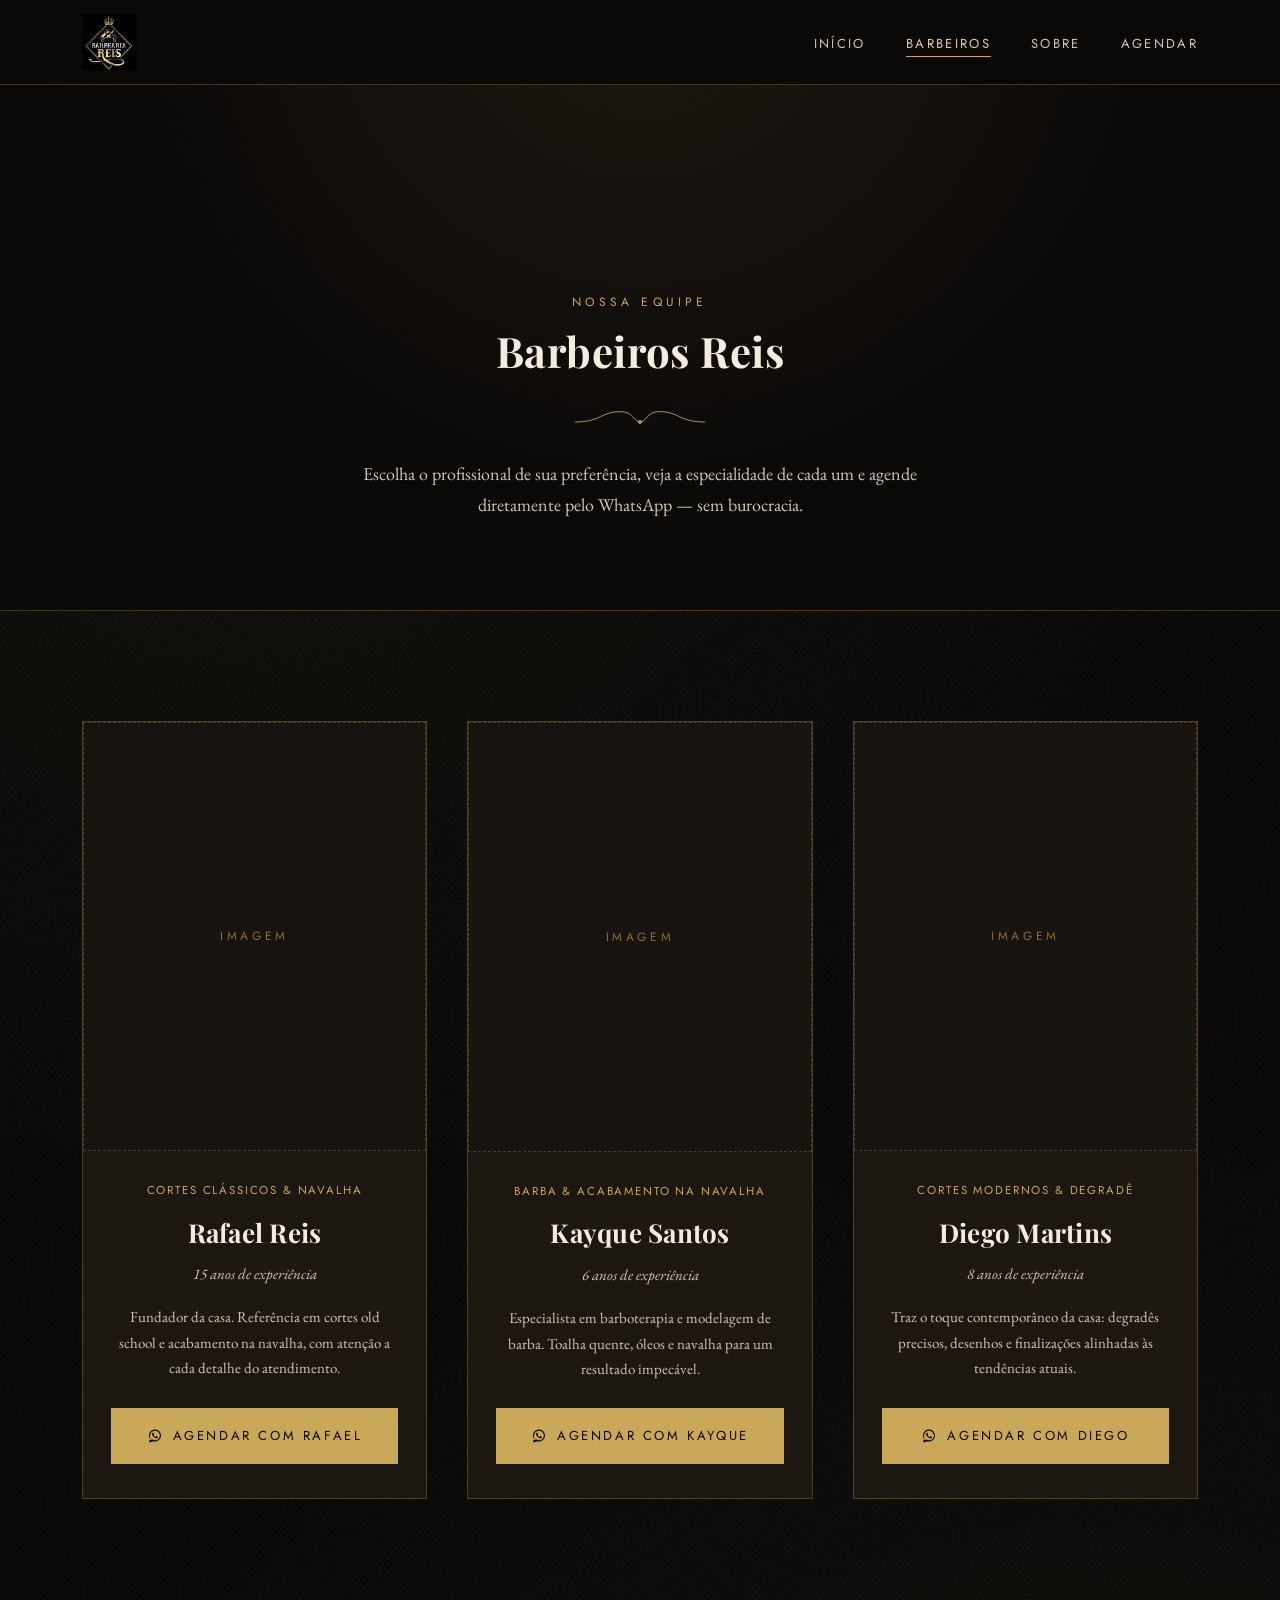
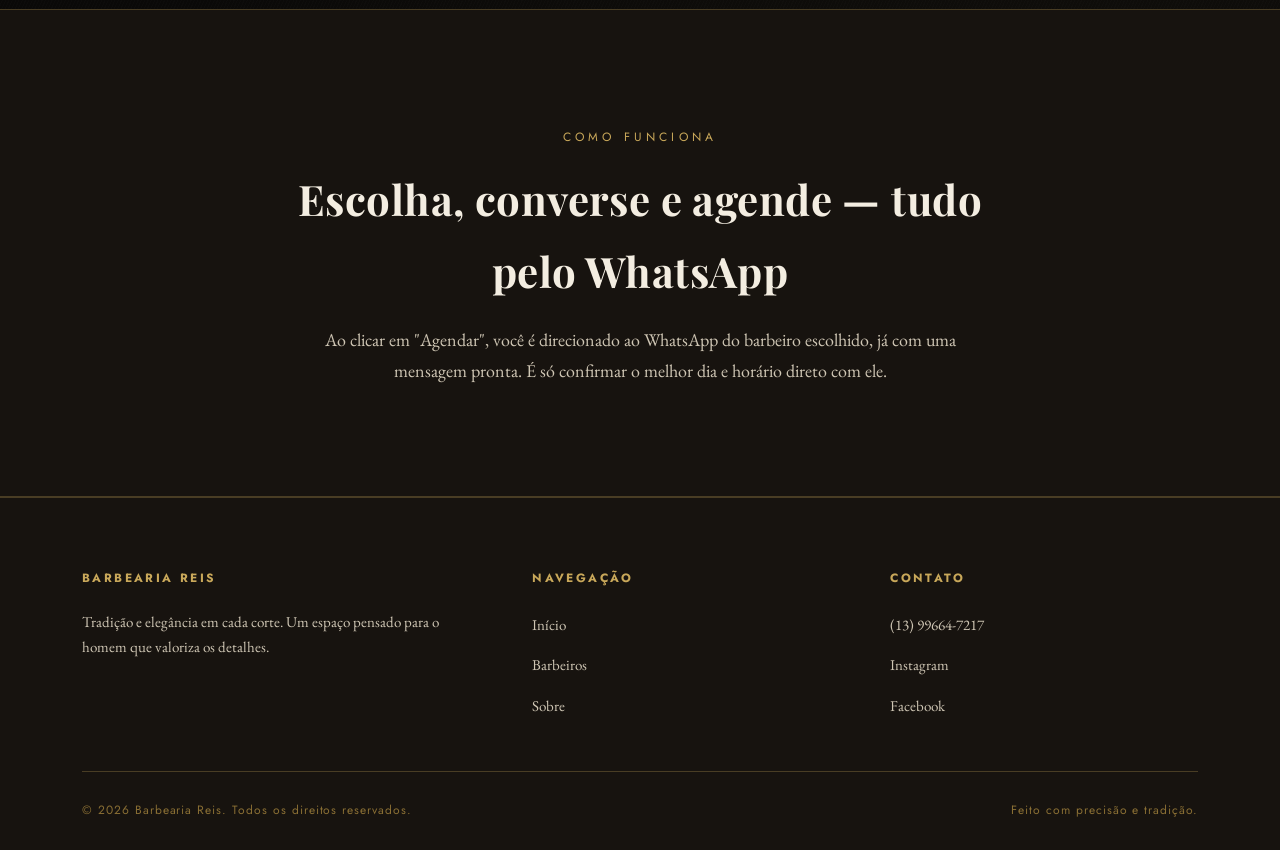
==== barbeiros.html @ 904b71c6 "Mudando de pasta todos os itens" ====
<!DOCTYPE html>
<html lang="pt-BR">
<head>
<meta charset="UTF-8">
<meta name="viewport" content="width=device-width, initial-scale=1.0">
<title>Nossos Barbeiros — Barbearia Reis</title>
<meta name="description" content="Conheça os barbeiros da Barbearia Reis e agende seu horário direto pelo WhatsApp.">
<link rel="preconnect" href="https://fonts.googleapis.com">
<link href="https://fonts.googleapis.com/css2?family=Rye&family=Playfair+Display:wght@500;700;900&family=EB+Garamond:ital@0;1&family=Jost:wght@400;500&display=swap" rel="stylesheet">
<link rel="stylesheet" href="style.css">
</head>
<body class="textura">

<header class="cabecalho">
  <div class="container">
    <a href="index.html" class="marca pequena">
      <img src="img/logo.png" alt="Barbearia Reis" class="logo-cabecalho">
    </a>

    <nav class="navegacao">
      <ul>
        <li><a href="index.html">Início</a></li>
        <li><a href="barbeiros.html" class="ativo">Barbeiros</a></li>
        <li><a href="sobre.html">Sobre</a></li>
        <li><a href="#equipe">Agendar</a></li>
      </ul>
    </nav>
    <button class="botao-menu" aria-label="Abrir menu">
      <svg width="18" height="14" viewBox="0 0 18 14" fill="none"><path d="M0 1H18M0 7H18M0 13H18" stroke="currentColor" stroke-width="1.6"/></svg>
    </button>
  </div>
</header>

<section class="faixa-titulo">
  <div class="container revelar">
    <span class="eyebrow">Nossa equipe</span>
    <h2>Barbeiros Reis</h2>
    <div class="divisor-arabesco" style="margin-left:auto;margin-right:auto;">
      <svg viewBox="0 0 200 40" fill="none" stroke="currentColor" stroke-width="1.5" style="color:var(--dourado)">
        <path d="M0 20 C 40 20, 40 4, 70 4 C 90 4, 90 20, 100 20 C 110 20, 110 4, 130 4 C 160 4, 160 20, 200 20"/>
        <circle cx="100" cy="20" r="3" fill="currentColor" stroke="none"/>
      </svg>
    </div>
    <p>Escolha o profissional de sua preferência, veja a especialidade de cada um e agende diretamente pelo WhatsApp — sem burocracia.</p>
  </div>
</section>

<section id="equipe">
  <div class="container">
    <div class="grade-barbeiros revelar">

      <!-- Barbeiro 1 -->
      <article class="cartao-barbeiro">
        <div class="foto imagem-placeholder">imagem</div>
        <div class="info">
          <span class="especialidade">Cortes clássicos &amp; navalha</span>
          <h3>Rafael Reis</h3>
          <span class="experiencia">15 anos de experiência</span>
          <p class="bio">Fundador da casa. Referência em cortes old school e acabamento na navalha, com atenção a cada detalhe do atendimento.</p>
          <a class="botao cheio" target="_blank" rel="noopener"
             href="https://wa.me/5511999990001?text=Ol%C3%A1%2C%20Rafael!%20Gostaria%20de%20agendar%20um%20hor%C3%A1rio%20na%20Barbearia%20Reis.">
            <svg viewBox="0 0 32 32" fill="currentColor"><path d="M16.01 3C9.38 3 4 8.36 4 15c0 2.36.7 4.55 1.9 6.4L4 29l7.8-2.05A11.9 11.9 0 0 0 16.01 27C22.64 27 28 21.64 28 15S22.64 3 16.01 3Zm0 21.7c-1.98 0-3.83-.55-5.4-1.5l-.39-.23-4.63 1.22 1.24-4.5-.25-.4A9.6 9.6 0 0 1 6.3 15c0-5.36 4.36-9.7 9.71-9.7 5.36 0 9.7 4.34 9.7 9.7 0 5.36-4.34 9.7-9.7 9.7Zm5.32-7.27c-.29-.15-1.72-.85-1.99-.95-.27-.1-.46-.15-.66.15-.2.29-.76.95-.93 1.14-.17.2-.34.22-.63.07-.29-.14-1.22-.45-2.33-1.44-.86-.77-1.44-1.71-1.6-2-.17-.29-.02-.45.13-.6.13-.13.29-.34.44-.51.15-.17.2-.29.29-.49.1-.2.05-.37-.02-.51-.07-.15-.66-1.58-.9-2.17-.24-.57-.48-.49-.66-.5-.17-.01-.37-.01-.56-.01-.2 0-.51.07-.78.37-.27.29-1.02 1-1.02 2.43 0 1.44 1.05 2.83 1.2 3.02.15.2 2.06 3.15 5 4.42.7.3 1.24.48 1.67.61.7.22 1.34.19 1.84.12.56-.08 1.72-.7 1.96-1.38.24-.68.24-1.26.17-1.38-.07-.12-.26-.2-.55-.34Z"/></svg>
            Agendar com Rafael
          </a>
        </div>
      </article>

      <!-- Barbeiro 2 -->
      <article class="cartao-barbeiro">
        <div class="foto imagem-placeholder">imagem</div>
        <div class="info">
          <span class="especialidade">Barba &amp; acabamento na navalha</span>
          <h3>Kayque Santos</h3>
          <span class="experiencia">6 anos de experiência</span>
          <p class="bio">Especialista em barboterapia e modelagem de barba. Toalha quente, óleos e navalha para um resultado impecável.</p>
          <a class="botao cheio" target="_blank" rel="noopener"
             href="https://wa.me/5511999990002?text=Ol%C3%A1%2C%20Bruno!%20Gostaria%20de%20agendar%20um%20hor%C3%A1rio%20na%20Barbearia%20Reis.">
            <svg viewBox="0 0 32 32" fill="currentColor"><path d="M16.01 3C9.38 3 4 8.36 4 15c0 2.36.7 4.55 1.9 6.4L4 29l7.8-2.05A11.9 11.9 0 0 0 16.01 27C22.64 27 28 21.64 28 15S22.64 3 16.01 3Zm0 21.7c-1.98 0-3.83-.55-5.4-1.5l-.39-.23-4.63 1.22 1.24-4.5-.25-.4A9.6 9.6 0 0 1 6.3 15c0-5.36 4.36-9.7 9.71-9.7 5.36 0 9.7 4.34 9.7 9.7 0 5.36-4.34 9.7-9.7 9.7Zm5.32-7.27c-.29-.15-1.72-.85-1.99-.95-.27-.1-.46-.15-.66.15-.2.29-.76.95-.93 1.14-.17.2-.34.22-.63.07-.29-.14-1.22-.45-2.33-1.44-.86-.77-1.44-1.71-1.6-2-.17-.29-.02-.45.13-.6.13-.13.29-.34.44-.51.15-.17.2-.29.29-.49.1-.2.05-.37-.02-.51-.07-.15-.66-1.58-.9-2.17-.24-.57-.48-.49-.66-.5-.17-.01-.37-.01-.56-.01-.2 0-.51.07-.78.37-.27.29-1.02 1-1.02 2.43 0 1.44 1.05 2.83 1.2 3.02.15.2 2.06 3.15 5 4.42.7.3 1.24.48 1.67.61.7.22 1.34.19 1.84.12.56-.08 1.72-.7 1.96-1.38.24-.68.24-1.26.17-1.38-.07-.12-.26-.2-.55-.34Z"/></svg>
            Agendar com Kayque
          </a>
        </div>
      </article>

      <!-- Barbeiro 3 -->
      <article class="cartao-barbeiro">
        <div class="foto imagem-placeholder">imagem</div>
        <div class="info">
          <span class="especialidade">Cortes modernos &amp; degradê</span>
          <h3>Diego Martins</h3>
          <span class="experiencia">8 anos de experiência</span>
          <p class="bio">Traz o toque contemporâneo da casa: degradês precisos, desenhos e finalizações alinhadas às tendências atuais.</p>
          <a class="botao cheio" target="_blank" rel="noopener"
             href="https://wa.me/5511999990003?text=Ol%C3%A1%2C%20Diego!%20Gostaria%20de%20agendar%20um%20hor%C3%A1rio%20na%20Barbearia%20Reis.">
            <svg viewBox="0 0 32 32" fill="currentColor"><path d="M16.01 3C9.38 3 4 8.36 4 15c0 2.36.7 4.55 1.9 6.4L4 29l7.8-2.05A11.9 11.9 0 0 0 16.01 27C22.64 27 28 21.64 28 15S22.64 3 16.01 3Zm0 21.7c-1.98 0-3.83-.55-5.4-1.5l-.39-.23-4.63 1.22 1.24-4.5-.25-.4A9.6 9.6 0 0 1 6.3 15c0-5.36 4.36-9.7 9.71-9.7 5.36 0 9.7 4.34 9.7 9.7 0 5.36-4.34 9.7-9.7 9.7Zm5.32-7.27c-.29-.15-1.72-.85-1.99-.95-.27-.1-.46-.15-.66.15-.2.29-.76.95-.93 1.14-.17.2-.34.22-.63.07-.29-.14-1.22-.45-2.33-1.44-.86-.77-1.44-1.71-1.6-2-.17-.29-.02-.45.13-.6.13-.13.29-.34.44-.51.15-.17.2-.29.29-.49.1-.2.05-.37-.02-.51-.07-.15-.66-1.58-.9-2.17-.24-.57-.48-.49-.66-.5-.17-.01-.37-.01-.56-.01-.2 0-.51.07-.78.37-.27.29-1.02 1-1.02 2.43 0 1.44 1.05 2.83 1.2 3.02.15.2 2.06 3.15 5 4.42.7.3 1.24.48 1.67.61.7.22 1.34.19 1.84.12.56-.08 1.72-.7 1.96-1.38.24-.68.24-1.26.17-1.38-.07-.12-.26-.2-.55-.34Z"/></svg>
            Agendar com Diego
          </a>
        </div>
      </article>

    </div>
  </div>
</section>

<section class="faixa">
  <div class="container citacao revelar">
    <span class="eyebrow">Como funciona</span>
    <h2 style="margin-top:14px;">Escolha, converse e agende — tudo pelo WhatsApp</h2>
    <p style="margin-top:18px;color:var(--branco-suave);">Ao clicar em "Agendar", você é direcionado ao WhatsApp do barbeiro escolhido, já com uma mensagem pronta. É só confirmar o melhor dia e horário direto com ele.</p>
  </div>
</section>

<footer class="rodape">
  <div class="container">
    <div class="grade-rodape">
      <div>
        <h4>Barbearia Reis</h4>
        <p>Tradição e elegância em cada corte. Um espaço pensado para o homem que valoriza os detalhes.</p>
      </div>
      <div>
        <h4>Navegação</h4>
        <ul>
          <li><a href="index.html">Início</a></li>
          <li><a href="barbeiros.html">Barbeiros</a></li>
          <li><a href="sobre.html">Sobre</a></li>
        </ul>
      </div>
      <div>
        <h4>Contato</h4>
        <ul>
          <li><a href="tel:+5513996647217">(13) 99664-7217</a></li>
          <li><a href="https://instagram.com/barbeariareis.pg" target="_blank" rel="noopener">Instagram</a></li>
          <li><a href="https://facebook.com/barbeariareis.pg" target="_blank" rel="noopener">Facebook</a></li>
        </ul>
      </div>
    </div>
    <div class="rodape-baixo">
      <span>© 2026 Barbearia Reis. Todos os direitos reservados.</span>
      <span>Feito com precisão e tradição.</span>
    </div>
  </div>
</footer>

<script src="script.js"></script>
</body>
</html>
---- style.css ----
/* =========================================================
   BARBEARIA REIS — Design tokens
   Preto/Dourado/Branco — old school premium
   ========================================================= */
:root{
  --preto: #0a0908;
  --preto-suave: #17130f;
  --preto-carta: #1d1712;
  --madeira: #2b1f16;
  --dourado: #c9a85a;
  --dourado-claro: #e6cd8f;
  --dourado-fosco: #8a6f34;
  --branco: #f3ede1;
  --branco-suave: #cfc6b4;
  --linha: rgba(201,168,90,0.28);

  --fonte-vintage: "Rye", "Georgia", serif;
  --fonte-classica: "Playfair Display", "Georgia", serif;
  --fonte-corpo: "EB Garamond", Georgia, serif;
  --fonte-utilitaria: "Jost", Arial, sans-serif;

  --largura-max: 1180px;
}

*, *::before, *::after{ box-sizing: border-box; }
html{ scroll-behavior: smooth; }

body{
  margin: 0;
  background: var(--preto);
  color: var(--branco-suave);
  font-family: var(--fonte-corpo);
  font-size: 18px;
  line-height: 1.7;
  -webkit-font-smoothing: antialiased;
}

img{ max-width: 100%; display:block; }
a{ color: inherit; text-decoration: none; }

::selection{ background: var(--dourado); color: var(--preto); }

/* respect reduced motion */
@media (prefers-reduced-motion: reduce){
  *{ animation-duration: 0.001ms !important; transition-duration: 0.001ms !important; }
}

/* textura sutil de fundo (imitação de couro/madeira escura) */
.textura{
  background-image:
    radial-gradient(circle at 20% 10%, rgba(201,168,90,0.05), transparent 40%),
    radial-gradient(circle at 85% 90%, rgba(201,168,90,0.05), transparent 45%),
    repeating-linear-gradient(115deg, rgba(255,255,255,0.012) 0px, rgba(255,255,255,0.012) 1px, transparent 1px, transparent 3px);
}

.container{
  max-width: var(--largura-max);
  margin: 0 auto;
  padding: 0 32px;
}

.eyebrow{
  font-family: var(--fonte-utilitaria);
  text-transform: uppercase;
  letter-spacing: 0.35em;
  font-size: 12px;
  color: var(--dourado);
}

.divisor-arabesco{
  width: 130px;
  height: 34px;
  margin: 18px auto 0;
  opacity: 0.9;
}
.divisor-arabesco svg{ width:100%; height:100%; }
.divisor-arabesco.esquerda{ margin: 18px 0 0; }

h1,h2,h3{
  font-family: var(--fonte-classica);
  color: var(--branco);
  font-weight: 700;
  margin: 0;
  letter-spacing: 0.01em;
}

h2{ font-size: clamp(28px, 3.4vw, 42px); }
h3{ font-size: 22px; }

p{ margin: 0 0 1em; }
p:last-child{ margin-bottom: 0; }

.botao{
  display: inline-flex;
  align-items: center;
  gap: 10px;
  font-family: var(--fonte-utilitaria);
  text-transform: uppercase;
  letter-spacing: 0.2em;
  font-size: 13px;
  padding: 16px 34px;
  border: 1px solid var(--dourado);
  color: var(--dourado-claro);
  background: transparent;
  cursor: pointer;
  transition: background 0.35s ease, color 0.35s ease, transform 0.25s ease;
  white-space: nowrap;
}
.botao:hover{
  background: var(--dourado);
  color: var(--preto);
  transform: translateY(-2px);
}
.botao.cheio{
  background: var(--dourado);
  color: var(--preto);
}
.botao.cheio:hover{
  background: var(--dourado-claro);
}

/* =========================================================
   MARCA / LOGO
   ========================================================= */
.marca{
  display: flex;
  flex-direction: column;
  align-items: center;
  text-align: center;
}
.marca .coroa{ width: 46px; height: auto; color: var(--dourado); margin-bottom: 6px; }
.marca .moldura{
  position: relative;
  width: 190px;
  height: 190px;
  display: grid;
  place-items: center;
}
.marca .moldura svg{ position:absolute; inset:0; width:100%; height:100%; }
.marca .ferramentas{ width: 70px; height: 70px; color: var(--dourado); position:relative; z-index: 2; }
.marca .palavra-barbearia{
  font-family: var(--fonte-utilitaria);
  letter-spacing: 0.55em;
  font-size: 13px;
  color: var(--branco-suave);
  margin-top: 14px;
  padding-left: 0.55em; /* compensa letter-spacing no fim */
}
.marca .palavra-reis{
  font-family: var(--fonte-vintage);
  font-size: 64px;
  line-height: 1;
  color: var(--dourado);
  margin-top: 2px;
  text-shadow: 0 2px 0 rgba(0,0,0,0.4);
}

/* versão pequena, usada no cabeçalho */
.marca.pequena{ flex-direction: row; gap: 12px; text-align: left; }
.marca.pequena .moldura{ width: 44px; height: 44px; }
.marca.pequena .ferramentas{ width: 20px; height: 20px; }
.marca.pequena .coroa{ width: 16px; margin: 0; position:absolute; top:-11px; left:50%; transform: translateX(-50%); }
.marca.pequena .moldura{ position: relative; }
.marca.pequena .texto{ display:flex; flex-direction: column; line-height:1.1; }
.marca.pequena .palavra-barbearia{ margin:0; font-size: 9px; letter-spacing:0.35em; padding-left:0.35em;}
.marca.pequena .palavra-reis{ font-size: 22px; margin:0; }

/* logotipo real (imagem enviada pelo cliente) */
.logo-cabecalho{ height: 56px; width: auto; display:block; }
@media (max-width: 600px){ .logo-cabecalho{ height: 46px; } }

/* fotos reais da barbearia, no lugar dos placeholders */
.foto-real{
  border: 1px solid var(--linha);
  overflow: hidden;
  min-height: 320px;
  aspect-ratio: 4/5;
}
.foto-real img{
  width: 100%;
  height: 100%;
  object-fit: cover;
  filter: saturate(1.05) contrast(1.05);
}
@media (max-width: 900px){ .foto-real{ aspect-ratio: 16/10; } }

/* =========================================================
   CABEÇALHO
   ========================================================= */
.topo-info{
  background: var(--preto);
  border-bottom: 1px solid var(--linha);
  font-family: var(--fonte-utilitaria);
  font-size: 12px;
  letter-spacing: 0.12em;
  color: var(--branco-suave);
}
.topo-info .container{
  display: flex;
  justify-content: space-between;
  align-items: center;
  padding-top: 8px;
  padding-bottom: 8px;
  gap: 16px;
}
.topo-info .redes{ display:flex; gap: 18px; }
.topo-info a:hover{ color: var(--dourado); }

header.cabecalho{
  position: sticky;
  top: 0;
  z-index: 50;
  background: rgba(10,9,8,0.92);
  backdrop-filter: blur(6px);
  border-bottom: 1px solid var(--linha);
}
header.cabecalho .container{
  display: flex;
  align-items: center;
  justify-content: space-between;
  padding-top: 14px;
  padding-bottom: 14px;
}
nav.navegacao ul{
  list-style: none;
  display: flex;
  gap: 40px;
  margin: 0;
  padding: 0;
}
nav.navegacao a{
  font-family: var(--fonte-utilitaria);
  text-transform: uppercase;
  font-size: 13px;
  letter-spacing: 0.18em;
  color: var(--branco-suave);
  position: relative;
  padding-bottom: 4px;
}
nav.navegacao a::after{
  content:"";
  position:absolute;
  left:0; right:0; bottom:0;
  height:1px;
  background: var(--dourado);
  transform: scaleX(0);
  transform-origin: right;
  transition: transform 0.3s ease;
}
nav.navegacao a:hover::after,
nav.navegacao a.ativo::after{ transform: scaleX(1); transform-origin: left; }
nav.navegacao a.ativo{ color: var(--dourado-claro); }

.botao-menu{
  display:none;
  background:none;
  border: 1px solid var(--dourado);
  color: var(--dourado);
  width: 42px;
  height: 42px;
  align-items:center;
  justify-content:center;
  cursor:pointer;
}

@media (max-width: 860px){
  nav.navegacao{
    position: fixed;
    inset: 0;
    top: 0;
    background: var(--preto);
    display: flex;
    align-items: center;
    justify-content: center;
    transform: translateY(-110%);
    transition: transform 0.4s ease;
    z-index: 49;
  }
  nav.navegacao.aberta{ transform: translateY(0); }
  nav.navegacao ul{ flex-direction: column; text-align:center; gap: 30px; }
  nav.navegacao a{ font-size: 18px; }
  .botao-menu{ display:flex; }
}

/* =========================================================
   HERO
   ========================================================= */
.hero{
  min-height: 100vh;
  display:flex;
  align-items:center;
  justify-content:center;
  text-align:center;
  position: relative;
  overflow: hidden;
  padding: 150px 20px 90px;
}
.hero .hero-fundo{
  position:absolute;
  inset:0;
  min-height: 0;
  border: none;
  font-size: 12px;
  letter-spacing: 0.4em;
}
.hero .hero-fundo img{
  width:100%; height:100%; object-fit: cover;
}
.hero-overlay{
  position:absolute;
  inset:0;
  background:
    linear-gradient(180deg, rgba(10,9,8,0.35) 0%, rgba(10,9,8,0.55) 45%, rgba(10,9,8,0.94) 100%),
    radial-gradient(ellipse at 50% 40%, rgba(10,9,8,0.05) 0%, rgba(10,9,8,0.55) 100%);
}
.hero-conteudo{
  position: relative;
  z-index: 2;
  display:flex;
  flex-direction: column;
  align-items:center;
}
.hero-logo{
  width: 132px;
  height:auto;
  margin-bottom: 30px;
  filter: drop-shadow(0 8px 20px rgba(0,0,0,0.65));
}
.hero-titulo{
  font-family: var(--fonte-classica);
  font-weight: 700;
  color: var(--branco);
  font-size: clamp(34px, 5.2vw, 62px);
  line-height: 1.18;
  margin: 0;
}
.hero .subtitulo{
  font-family: var(--fonte-corpo);
  font-style: italic;
  color: var(--branco-suave);
  font-size: clamp(16px, 2vw, 20px);
  max-width: 560px;
  margin: 26px auto 0;
}
.hero .acoes{
  margin-top: 42px;
  display:flex;
  gap: 18px;
  justify-content:center;
  flex-wrap: wrap;
}
@media (max-width: 600px){
  .hero{ padding-top: 120px; }
  .hero-logo{ width: 100px; }
}

/* =========================================================
   PLACEHOLDER DE IMAGEM
   ========================================================= */
.imagem-placeholder{
  border: 1px dashed var(--linha);
  background: var(--preto-suave);
  color: var(--dourado-fosco);
  font-family: var(--fonte-utilitaria);
  text-transform: uppercase;
  letter-spacing: 0.3em;
  font-size: 12px;
  display:flex;
  align-items:center;
  justify-content:center;
  min-height: 320px;
  width: 100%;
}

/* =========================================================
   SEÇÕES GERAIS
   ========================================================= */
section{ padding: 110px 0; position: relative; }
.cabecalho-secao{ text-align:center; max-width: 640px; margin: 0 auto 64px; }
.cabecalho-secao h2{ margin-top: 14px; }
.cabecalho-secao p{ margin-top: 18px; color: var(--branco-suave); }

.faixa{ background: var(--preto-suave); border-top: 1px solid var(--linha); border-bottom: 1px solid var(--linha); }

/* valores */
.grade-valores{
  display:grid;
  grid-template-columns: repeat(4, 1fr);
  gap: 40px;
}
.valor{ text-align:center; padding: 0 10px; }
.valor .marcador{
  width: 54px; height:54px;
  margin: 0 auto 20px;
  border: 1px solid var(--dourado);
  transform: rotate(45deg);
  display:grid; place-items:center;
}
.valor .marcador span{ transform: rotate(-45deg); color: var(--dourado); font-family: var(--fonte-classica); font-size: 20px; }
.valor h3{ font-size: 17px; text-transform: uppercase; letter-spacing: 0.08em; }
.valor p{ font-size: 15px; color: var(--branco-suave); margin-top: 10px; }

@media (max-width: 900px){
  .grade-valores{ grid-template-columns: repeat(2, 1fr); }
}
@media (max-width: 540px){
  .grade-valores{ grid-template-columns: 1fr; }
}

/* apresentação / duas colunas */
.duas-colunas{
  display:grid;
  grid-template-columns: 1fr 1fr;
  gap: 70px;
  align-items:center;
}
.duas-colunas.inverter .coluna-texto{ order: 2; }
@media (max-width: 900px){
  .duas-colunas{ grid-template-columns: 1fr; gap: 40px; }
  .duas-colunas.inverter .coluna-texto{ order: 0; }
}
.coluna-texto .eyebrow{ display:block; margin-bottom: 14px; }
.coluna-texto h2{ margin-bottom: 22px; }
.coluna-texto p{ color: var(--branco-suave); }

/* serviços */
.grade-servicos{
  display:grid;
  grid-template-columns: repeat(3, 1fr);
  gap: 1px;
  background: var(--linha);
  border: 1px solid var(--linha);
}
.servico{
  background: var(--preto);
  padding: 46px 36px;
  transition: background 0.3s ease;
}
.servico:hover{ background: var(--preto-carta); }
.servico .numero{
  font-family: var(--fonte-vintage);
  color: var(--dourado-fosco);
  font-size: 30px;
  display:block;
  margin-bottom: 18px;
}
.servico h3{ margin-bottom: 12px; }
.servico p{ color: var(--branco-suave); font-size: 15.5px; }
.servico .preco{ display:block; margin-top: 18px; font-family: var(--fonte-utilitaria); letter-spacing: 0.1em; color: var(--dourado); font-size: 13px; }

@media (max-width: 860px){
  .grade-servicos{ grid-template-columns: 1fr; }
}

/* citação */
.citacao{
  max-width: 760px;
  margin: 0 auto;
  text-align:center;
}
.citacao blockquote{
  font-family: var(--fonte-classica);
  font-style: italic;
  font-size: clamp(22px, 2.6vw, 30px);
  color: var(--branco);
  margin: 0 0 20px;
  line-height: 1.5;
}
.citacao cite{
  font-family: var(--fonte-utilitaria);
  font-style: normal;
  letter-spacing: 0.2em;
  text-transform: uppercase;
  font-size: 12px;
  color: var(--dourado);
}

/* CTA final */
.cta-final{
  text-align:center;
  padding: 130px 0;
  background:
    linear-gradient(var(--preto), var(--preto)) padding-box,
    var(--preto);
  position: relative;
}
.cta-final h2{ margin: 18px 0 30px; }

/* =========================================================
   RODAPÉ
   ========================================================= */
footer.rodape{
  background: var(--preto-suave);
  border-top: 1px solid var(--linha);
  padding: 70px 0 30px;
}
.grade-rodape{
  display:grid;
  grid-template-columns: 1.3fr 1fr 1fr;
  gap: 50px;
  padding-bottom: 50px;
  border-bottom: 1px solid var(--linha);
}
.grade-rodape h4{
  font-family: var(--fonte-utilitaria);
  text-transform: uppercase;
  letter-spacing: 0.2em;
  font-size: 12px;
  color: var(--dourado);
  margin: 0 0 20px;
}
.grade-rodape p, .grade-rodape a{ font-size: 15px; color: var(--branco-suave); }
.grade-rodape ul{ list-style:none; margin:0; padding:0; display:flex; flex-direction:column; gap:10px; }
.grade-rodape a:hover{ color: var(--dourado); }
.rodape-baixo{
  padding-top: 28px;
  display:flex;
  justify-content: space-between;
  flex-wrap: wrap;
  gap: 10px;
  font-family: var(--fonte-utilitaria);
  font-size: 12px;
  letter-spacing: 0.08em;
  color: var(--dourado-fosco);
}
@media (max-width: 860px){
  .grade-rodape{ grid-template-columns: 1fr; gap: 34px; }
}

/* =========================================================
   PÁGINA BARBEIROS
   ========================================================= */
.faixa-titulo{
  padding: 200px 0 90px;
  text-align:center;
  background: radial-gradient(ellipse at 50% -20%, #201811 0%, var(--preto) 60%);
  border-bottom: 1px solid var(--linha);
}
.faixa-titulo p{ max-width: 560px; margin: 20px auto 0; color: var(--branco-suave); }

.grade-barbeiros{
  display:grid;
  grid-template-columns: repeat(3, 1fr);
  gap: 40px;
}
@media (max-width: 980px){ .grade-barbeiros{ grid-template-columns: 1fr; max-width: 460px; margin: 0 auto; } }

.cartao-barbeiro{
  border: 1px solid var(--linha);
  background: var(--preto-carta);
  display:flex;
  flex-direction: column;
}
.cartao-barbeiro .foto{ aspect-ratio: 4/5; }
.cartao-barbeiro .info{ padding: 30px 28px 34px; text-align:center; flex:1; display:flex; flex-direction:column; }
.cartao-barbeiro .especialidade{
  font-family: var(--fonte-utilitaria);
  text-transform: uppercase;
  letter-spacing: 0.16em;
  font-size: 11.5px;
  color: var(--dourado);
  margin-bottom: 10px;
}
.cartao-barbeiro h3{ font-size: 26px; margin-bottom: 6px; }
.cartao-barbeiro .experiencia{
  font-family: var(--fonte-corpo);
  font-style: italic;
  color: var(--branco-suave);
  font-size: 15px;
  margin-bottom: 18px;
}
.cartao-barbeiro .bio{ font-size: 15px; color: var(--branco-suave); margin-bottom: 26px; }
.cartao-barbeiro .botao{ justify-content:center; margin-top: auto; }
.cartao-barbeiro .botao svg{ width: 16px; height:16px; }

/* =========================================================
   PÁGINA SOBRE
   ========================================================= */
.linha-tempo{
  display:grid;
  grid-template-columns: 90px 1fr;
  gap: 26px;
  max-width: 720px;
  margin: 0 auto;
}
.marco{ display:contents; }
.marco .ano{
  font-family: var(--fonte-vintage);
  color: var(--dourado);
  font-size: 26px;
  text-align:right;
  padding-top: 4px;
}
.marco .conteudo{
  border-left: 1px solid var(--linha);
  padding: 2px 0 44px 26px;
  position: relative;
}
.marco .conteudo::before{
  content:"";
  position:absolute;
  left:-5px; top: 8px;
  width:9px; height:9px;
  background: var(--dourado);
  transform: rotate(45deg);
}
.marco:last-child .conteudo{ padding-bottom: 4px; border-left-color: transparent; }
.marco h3{ font-size: 19px; margin-bottom: 8px; }
.marco p{ font-size: 15.5px; color: var(--branco-suave); }

.grade-diferenciais{
  display:grid;
  grid-template-columns: repeat(2, 1fr);
  gap: 1px;
  background: var(--linha);
  border: 1px solid var(--linha);
}
.diferencial{ background: var(--preto); padding: 40px; }
.diferencial h3{ font-size: 18px; margin-bottom: 10px; }
.diferencial p{ font-size: 15px; color: var(--branco-suave); }
@media (max-width: 760px){ .grade-diferenciais{ grid-template-columns: 1fr; } }

.grade-contato{
  display:grid;
  grid-template-columns: 1fr 1fr;
  gap: 60px;
  align-items: start;
}
.lista-contato{ list-style:none; margin:0; padding:0; display:flex; flex-direction:column; gap: 22px; }
.lista-contato li{ display:flex; gap: 16px; align-items:flex-start; }
.lista-contato svg{ width:20px; height:20px; color: var(--dourado); flex-shrink:0; margin-top:3px; }
.lista-contato strong{ display:block; color: var(--branco); font-family: var(--fonte-utilitaria); text-transform: uppercase; font-size: 12px; letter-spacing: 0.1em; margin-bottom: 4px; }
@media (max-width: 860px){ .grade-contato{ grid-template-columns: 1fr; } }

/* reveal on scroll */
.revelar{ opacity: 0; transform: translateY(24px); transition: opacity 0.8s ease, transform 0.8s ease; }
.revelar.visivel{ opacity: 1; transform: translateY(0); }
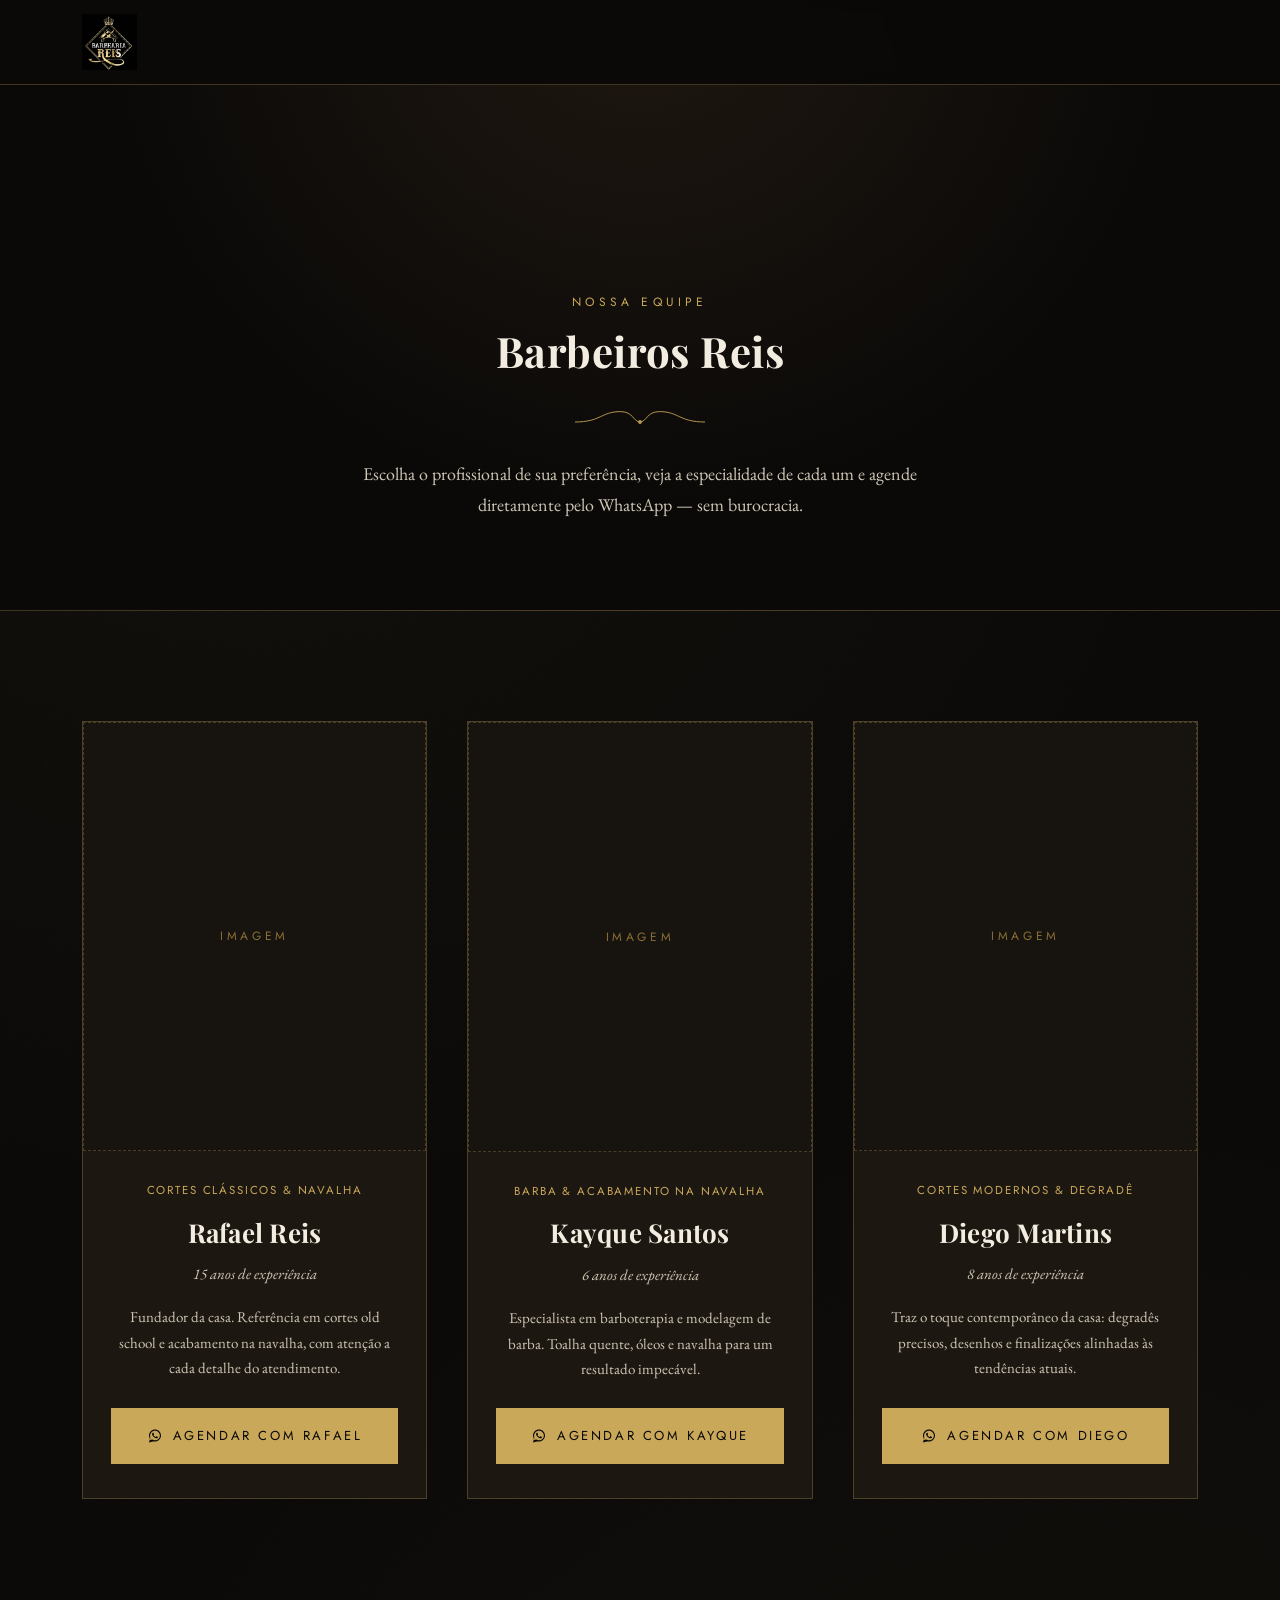
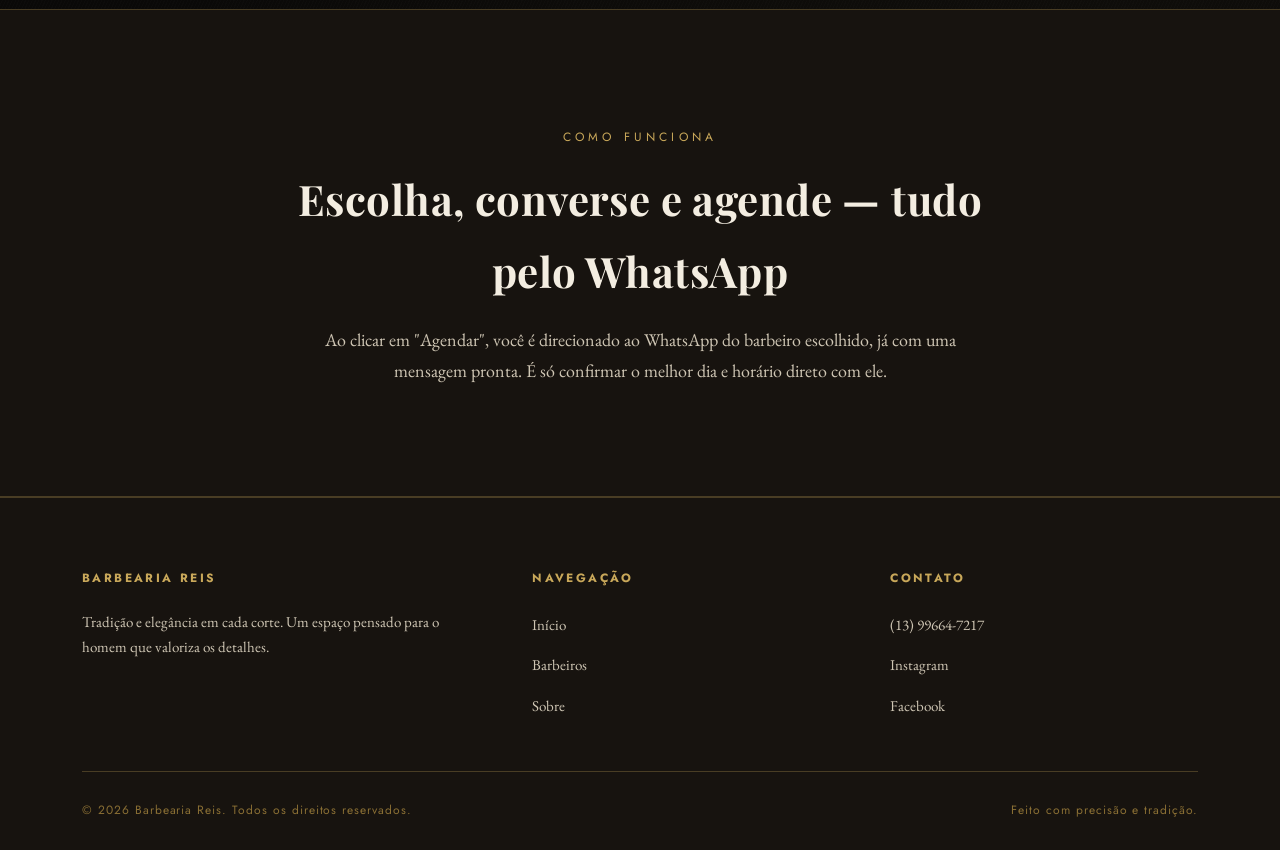
==== commit 44848eb3: "Alterações no HTML: foi trocado fotos e arrumado uma parte do header para mobile" ====
--- a/barbeiros.html
+++ b/barbeiros.html
@@ -3,7 +3,8 @@
 <head>
 <meta charset="UTF-8">
 <meta name="viewport" content="width=device-width, initial-scale=1.0">
-<title>Nossos Barbeiros — Barbearia Reis</title>
+<title>Barbearia Reis</title>
+<link rel="icon" type="image/x-icon" href="img/logo.png">
 <meta name="description" content="Conheça os barbeiros da Barbearia Reis e agende seu horário direto pelo WhatsApp.">
 <link rel="preconnect" href="https://fonts.googleapis.com">
 <link href="https://fonts.googleapis.com/css2?family=Rye&family=Playfair+Display:wght@500;700;900&family=EB+Garamond:ital@0;1&family=Jost:wght@400;500&display=swap" rel="stylesheet">
@@ -12,24 +13,33 @@
 <body class="textura">
 
 <header class="cabecalho">
-  <div class="container">
-    <a href="index.html" class="marca pequena">
-      <img src="img/logo.png" alt="Barbearia Reis" class="logo-cabecalho">
-    </a>
 
-    <nav class="navegacao">
-      <ul>
-        <li><a href="index.html">Início</a></li>
-        <li><a href="barbeiros.html" class="ativo">Barbeiros</a></li>
+    <div class="container">
+
+        <a href="index.html" class="marca pequena">
+            <img src="img/logo.png" class="logo-cabecalho">
+        </a>
+
+        <button class="botao-menu" id="menu-btn" aria-label="Abrir menu" aria-expanded="false">
+            <span></span>
+            <span></span>
+            <span></span>
+        </button>
+
+    </div>
+
+</header>
+
+<nav class="navegacao">
+
+    <ul>
+        <li><a href="index.html" class="ativo">Início</a></li>
+        <li><a href="barbeiros.html">Barbeiros</a></li>
         <li><a href="sobre.html">Sobre</a></li>
-        <li><a href="#equipe">Agendar</a></li>
-      </ul>
-    </nav>
-    <button class="botao-menu" aria-label="Abrir menu">
-      <svg width="18" height="14" viewBox="0 0 18 14" fill="none"><path d="M0 1H18M0 7H18M0 13H18" stroke="currentColor" stroke-width="1.6"/></svg>
-    </button>
-  </div>
-</header>
+        <li><a href="barbeiros.html">Agendar</a></li>
+    </ul>
+
+</nav>
 
 <section class="faixa-titulo">
   <div class="container revelar">
--- a/style.css
+++ b/style.css
@@ -25,6 +25,13 @@
 *, *::before, *::after{ box-sizing: border-box; }
 html{ scroll-behavior: smooth; }
 
+html,
+body{
+    width:100%;
+    min-width:100%;
+    overflow-x:hidden;
+}
+
 body{
   margin: 0;
   background: var(--preto);
@@ -103,7 +110,7 @@
   color: var(--dourado-claro);
   background: transparent;
   cursor: pointer;
-  transition: background 0.35s ease, color 0.35s ease, transform 0.25s ease;
+  transition: 0.35s ease, color 0.35s ease, transform 0.25s ease;
   white-space: nowrap;
 }
 .botao:hover{
@@ -221,6 +228,31 @@
   padding-top: 14px;
   padding-bottom: 14px;
 }
+
+nav.navegacao{
+
+max-height:0;
+
+overflow:hidden;
+
+opacity:0;
+
+visibility:hidden;
+
+transition:.4s;
+
+}
+
+nav.navegacao.aberta{
+
+max-height:500px;
+
+opacity:1;
+
+visibility:visible;
+
+}
+
 nav.navegacao ul{
   list-style: none;
   display: flex;
@@ -252,40 +284,236 @@
 nav.navegacao a.ativo{ color: var(--dourado-claro); }
 
 .botao-menu{
-  display:none;
-  background:none;
-  border: 1px solid var(--dourado);
-  color: var(--dourado);
-  width: 42px;
-  height: 42px;
-  align-items:center;
-  justify-content:center;
-  cursor:pointer;
-}
-
-@media (max-width: 860px){
-  nav.navegacao{
-    position: fixed;
-    inset: 0;
-    top: 0;
-    background: var(--preto);
-    display: flex;
-    align-items: center;
-    justify-content: center;
-    transform: translateY(-110%);
-    transition: transform 0.4s ease;
-    z-index: 49;
-  }
-  nav.navegacao.aberta{ transform: translateY(0); }
-  nav.navegacao ul{ flex-direction: column; text-align:center; gap: 30px; }
-  nav.navegacao a{ font-size: 18px; }
-  .botao-menu{ display:flex; }
+
+display:none;
+
+width:46px;
+height:46px;
+
+background:none;
+
+border:1px solid var(--dourado);
+
+cursor:pointer;
+
+padding:0;
+
+position:relative;
+
+}
+
+.botao-menu span{
+
+position:absolute;
+
+left:11px;
+
+width:22px;
+
+height:2px;
+
+background:var(--dourado);
+
+transition:.35s;
+
+}
+
+.botao-menu span:nth-child(1){
+
+top:14px;
+
+}
+
+.botao-menu span:nth-child(2){
+
+top:21px;
+
+}
+
+.botao-menu span:nth-child(3){
+
+top:28px;
+
+}
+
+.botao-menu.ativo span:nth-child(1){
+
+transform:rotate(45deg);
+
+top:21px;
+
+}
+
+.botao-menu.ativo span:nth-child(2){
+
+opacity:0;
+
+}
+
+.botao-menu.ativo span:nth-child(3){
+
+transform:rotate(-45deg);
+
+top:21px;
+
+}
+
+@media (max-width:860px){
+
+.botao-menu{
+
+display:flex;
+position:relative;
+z-index:1001;
+
+}
+
+/* MENU */
+
+nav.navegacao{
+
+position:fixed;
+
+top:84px;
+left:0;
+right:0;
+
+background:rgba(10,9,8,.97);
+
+backdrop-filter:blur(10px);
+
+border-top:1px solid var(--linha);
+
+overflow:hidden;
+
+max-height:0;
+
+opacity:0;
+
+visibility:hidden;
+
+transition:
+
+max-height .45s ease,
+
+opacity .35s ease,
+
+visibility .35s;
+
+z-index:999;
+
+}
+
+/* MENU ABERTO */
+
+nav.navegacao.aberta{
+
+max-height:500px;
+
+opacity:1;
+
+visibility:visible;
+
+}
+
+/* LINKS */
+
+nav.navegacao ul{
+
+display:flex;
+
+flex-direction:column;
+
+align-items:center;
+
+gap:0;
+
+padding:25px 0;
+
+margin:0;
+
+}
+
+/* CADA LINK */
+
+nav.navegacao li{
+
+width:100%;
+
+opacity:0;
+
+transform:translateY(-20px);
+
+transition:.35s;
+
+}
+
+/* ANIMAÇÃO */
+
+nav.navegacao.aberta li{
+
+opacity:1;
+
+transform:translateY(0);
+
+}
+
+/* DELAY */
+
+nav.navegacao li:nth-child(1){
+
+transition-delay:.05s;
+
+}
+
+nav.navegacao li:nth-child(2){
+
+transition-delay:.12s;
+
+}
+
+nav.navegacao li:nth-child(3){
+
+transition-delay:.19s;
+
+}
+
+nav.navegacao li:nth-child(4){
+
+transition-delay:.26s;
+
+}
+
+nav.navegacao a{
+
+display:block;
+
+padding:18px 0;
+
+width:100%;
+
+text-align:center;
+
+font-size:17px;
+
+letter-spacing:.2em;
+
+}
+
 }
 
 /* =========================================================
    HERO
    ========================================================= */
 .hero{
+
+    width:100%;
+    min-height:100svh;
+    min-height:100dvh;
+
+}
+
+   .hero{
   min-height: 100vh;
   display:flex;
   align-items:center;
@@ -634,4 +862,273 @@
 
 /* reveal on scroll */
 .revelar{ opacity: 0; transform: translateY(24px); transition: opacity 0.8s ease, transform 0.8s ease; }
-.revelar.visivel{ opacity: 1; transform: translateY(0); }+.revelar.visivel{ opacity: 1; transform: translateY(0); }
+
+/* =========================================================
+   CELULARES (até 576px)
+========================================================= */
+@media (max-width:576px){
+
+  html{
+    font-size:16px;
+  }
+
+  .container{
+    padding:0 20px;
+  }
+
+  /* Topo */
+  .topo-info{
+    display:none;
+  }
+
+  header.cabecalho .container{
+    padding:12px 20px;
+  }
+
+  .logo-cabecalho{
+    height:55px;
+  }
+
+  /* Hero */
+
+  .hero{
+    min-height:100svh;
+    padding:120px 20px 70px;
+  }
+
+  .hero-logo{
+    width:95px;
+    margin-bottom:22px;
+  }
+
+  .hero-titulo{
+    font-size:2.3rem;
+    line-height:1.15;
+  }
+
+  .hero .subtitulo{
+    max-width:100%;
+    font-size:1rem;
+    margin-top:18px;
+  }
+
+  .hero .acoes{
+    width:100%;
+    flex-direction:column;
+    gap:14px;
+    margin-top:30px;
+  }
+
+  .hero .acoes .botao{
+    width:100%;
+    justify-content:center;
+  }
+
+  /* Menu */
+
+  nav.navegacao{
+
+    justify-content:center;
+
+  }
+
+  nav.navegacao ul{
+
+    gap:34px;
+
+  }
+
+  nav.navegacao a{
+
+    font-size:1.1rem;
+
+  }
+
+  .botao-menu{
+
+    width:46px;
+    height:46px;
+
+  }
+
+  /* Seções */
+
+  section{
+
+    padding:80px 0;
+
+  }
+
+  .cabecalho-secao{
+
+    margin-bottom:45px;
+
+  }
+
+  /* Valores */
+
+  .valor{
+
+    padding:0;
+
+  }
+
+  /* Serviços */
+
+  .servico{
+
+    padding:35px 28px;
+
+  }
+
+  /* Grid */
+
+  .duas-colunas{
+
+    gap:35px;
+
+  }
+
+  /* Footer */
+
+  .rodape-baixo{
+
+    flex-direction:column;
+    align-items:center;
+    text-align:center;
+
+  }
+
+}
+
+/* =========================================================
+   CELULARES PEQUENOS (420px)
+========================================================= */
+
+@media (max-width:420px){
+
+.container{
+
+padding:0 16px;
+
+}
+
+/* Header */
+
+.logo-cabecalho{
+
+height:46px;
+
+}
+
+.botao-menu{
+
+width:42px;
+height:42px;
+
+}
+
+/* Hero */
+
+.hero{
+
+padding:105px 16px 60px;
+
+}
+
+.hero-logo{
+
+width:78px;
+
+}
+
+.hero-titulo{
+
+font-size:2rem;
+
+}
+
+.hero .subtitulo{
+
+font-size:.95rem;
+
+}
+
+.hero .acoes{
+
+gap:12px;
+
+}
+
+.botao{
+
+padding:14px 20px;
+
+font-size:12px;
+
+letter-spacing:.15em;
+
+}
+
+/* Títulos */
+
+h2{
+
+font-size:1.8rem;
+
+}
+
+h3{
+
+font-size:1.2rem;
+
+}
+
+/* Cards */
+
+.servico{
+
+padding:28px 22px;
+
+}
+
+.cartao-barbeiro .info{
+
+padding:24px;
+
+}
+
+/* Timeline */
+
+.linha-tempo{
+
+grid-template-columns:60px 1fr;
+
+gap:18px;
+
+}
+
+.marco .ano{
+
+font-size:22px;
+
+}
+
+/* Contato */
+
+.lista-contato li{
+
+gap:12px;
+
+}
+
+/* Footer */
+
+.grade-rodape{
+
+gap:25px;
+
+}
+
+}
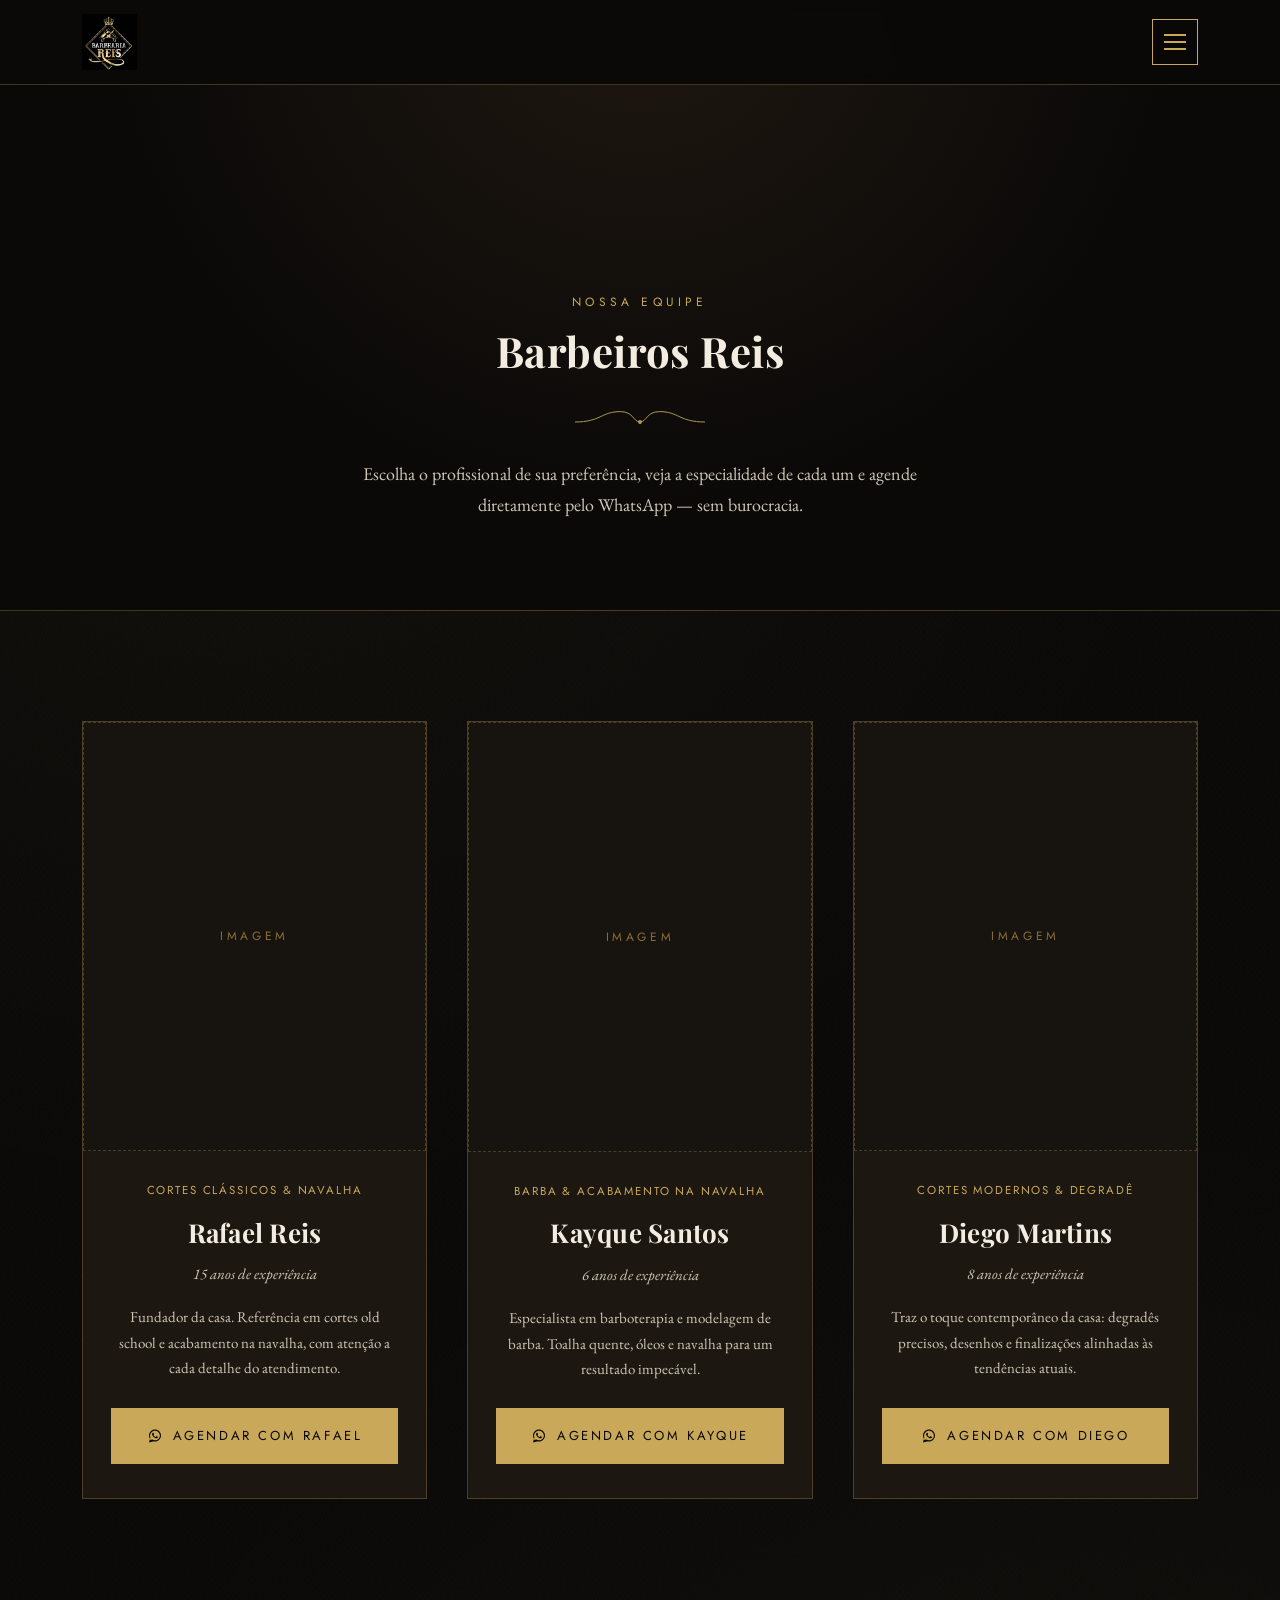
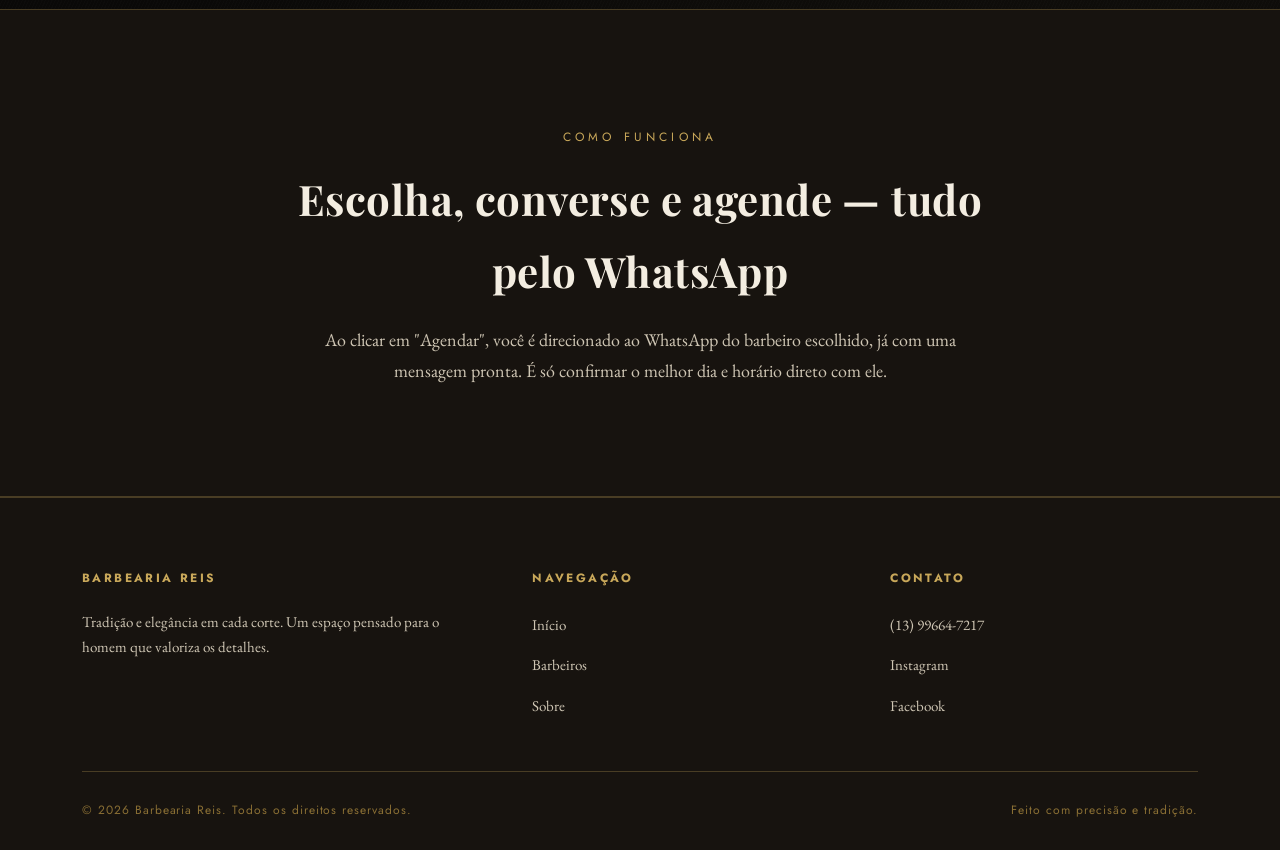
==== commit 6589e0c6: "Modificação no meio de navegação" ====
--- a/barbeiros.html
+++ b/barbeiros.html
@@ -13,33 +13,29 @@
 <body class="textura">
 
 <header class="cabecalho">
-
     <div class="container">
 
         <a href="index.html" class="marca pequena">
-            <img src="img/logo.png" class="logo-cabecalho">
+            <img src="img/logo.png" class="logo-cabecalho" alt="Barbearia Reis">
         </a>
 
-        <button class="botao-menu" id="menu-btn" aria-label="Abrir menu" aria-expanded="false">
+        <nav class="navegacao">
+            <ul>
+                <li><a href="index.html" class="ativo">Início</a></li>
+                <li><a href="barbeiros.html">Barbeiros</a></li>
+                <li><a href="sobre.html">Sobre</a></li>
+                <li><a href="barbeiros.html">Agendar</a></li>
+            </ul>
+        </nav>
+
+        <button class="botao-menu">
             <span></span>
             <span></span>
             <span></span>
         </button>
 
     </div>
-
 </header>
-
-<nav class="navegacao">
-
-    <ul>
-        <li><a href="index.html" class="ativo">Início</a></li>
-        <li><a href="barbeiros.html">Barbeiros</a></li>
-        <li><a href="sobre.html">Sobre</a></li>
-        <li><a href="barbeiros.html">Agendar</a></li>
-    </ul>
-
-</nav>
 
 <section class="faixa-titulo">
   <div class="container revelar">
--- a/style.css
+++ b/style.css
@@ -232,7 +232,7 @@
 nav.navegacao{
 
 max-height:0;
-
+display: flex;
 overflow:hidden;
 
 opacity:0;
@@ -256,6 +256,7 @@
 nav.navegacao ul{
   list-style: none;
   display: flex;
+  align-items: center;
   gap: 40px;
   margin: 0;
   padding: 0;
@@ -284,9 +285,7 @@
 nav.navegacao a.ativo{ color: var(--dourado-claro); }
 
 .botao-menu{
-
-display:none;
-
+display:flex;
 width:46px;
 height:46px;
 
@@ -372,132 +371,116 @@
 
 nav.navegacao{
 
-position:fixed;
-
-top:84px;
-left:0;
-right:0;
-
-background:rgba(10,9,8,.97);
-
-backdrop-filter:blur(10px);
-
-border-top:1px solid var(--linha);
-
-overflow:hidden;
-
-max-height:0;
+  position:fixed;
+  top:84px;
+  left:0;
+  right:0;
+  background:rgba(10,9,8,.97);
+  backdrop-filter:blur(10px);
+  border-top:1px solid var(--linha);
+  overflow:hidden;
+  max-height:0;
+  opacity:0;
+  visibility:hidden;
+  transition: max-height .4s ease,opacity .35s easevisibility .35s;
+  z-index:999;
+
+}
+
+/* MENU ABERTO */
+
+nav.navegacao.aberta{
+
+max-height:350px;
+
+opacity:1;
+
+visibility:visible;
+
+}
+
+/* LINKS */
+
+nav.navegacao ul{
+
+display:flex;
+width: 100%;
+flex-direction:column;
+
+align-items:center;
+
+gap:0;
+
+padding:25px 0;
+
+margin:0;
+
+}
+
+/* CADA LINK */
+
+nav.navegacao li{
+
+width:100%;
 
 opacity:0;
 
-visibility:hidden;
-
-transition:
-
-max-height .45s ease,
-
-opacity .35s ease,
-
-visibility .35s;
-
-z-index:999;
-
-}
-
-/* MENU ABERTO */
-
-nav.navegacao.aberta{
-
-max-height:500px;
+transform:translateY(-20px);
+
+transition:.35s;
+
+}
+
+/* ANIMAÇÃO */
+
+nav.navegacao.aberta li{
 
 opacity:1;
 
-visibility:visible;
-
-}
-
-/* LINKS */
-
-nav.navegacao ul{
-
-display:flex;
-
-flex-direction:column;
-
-align-items:center;
-
-gap:0;
-
-padding:25px 0;
-
-margin:0;
-
-}
-
-/* CADA LINK */
-
-nav.navegacao li{
+transform:translateY(0);
+
+}
+
+/* DELAY */
+
+nav.navegacao li:nth-child(1){
+
+transition-delay:.05s;
+
+}
+
+nav.navegacao li:nth-child(2){
+
+transition-delay:.12s;
+
+}
+
+nav.navegacao li:nth-child(3){
+
+transition-delay:.19s;
+
+}
+
+nav.navegacao li:nth-child(4){
+
+transition-delay:.26s;
+
+}
+
+nav.navegacao a{
+
+display:block;
+
+padding:22px;
 
 width:100%;
 
-opacity:0;
-
-transform:translateY(-20px);
-
-transition:.35s;
-
-}
-
-/* ANIMAÇÃO */
-
-nav.navegacao.aberta li{
-
-opacity:1;
-
-transform:translateY(0);
-
-}
-
-/* DELAY */
-
-nav.navegacao li:nth-child(1){
-
-transition-delay:.05s;
-
-}
-
-nav.navegacao li:nth-child(2){
-
-transition-delay:.12s;
-
-}
-
-nav.navegacao li:nth-child(3){
-
-transition-delay:.19s;
-
-}
-
-nav.navegacao li:nth-child(4){
-
-transition-delay:.26s;
-
-}
-
-nav.navegacao a{
-
-display:block;
-
-padding:18px 0;
-
-width:100%;
-
 text-align:center;
 
 font-size:17px;
 
 letter-spacing:.2em;
-
+border-bottom:1px solid rgba(201,168,90,.15);
 }
 
 }
